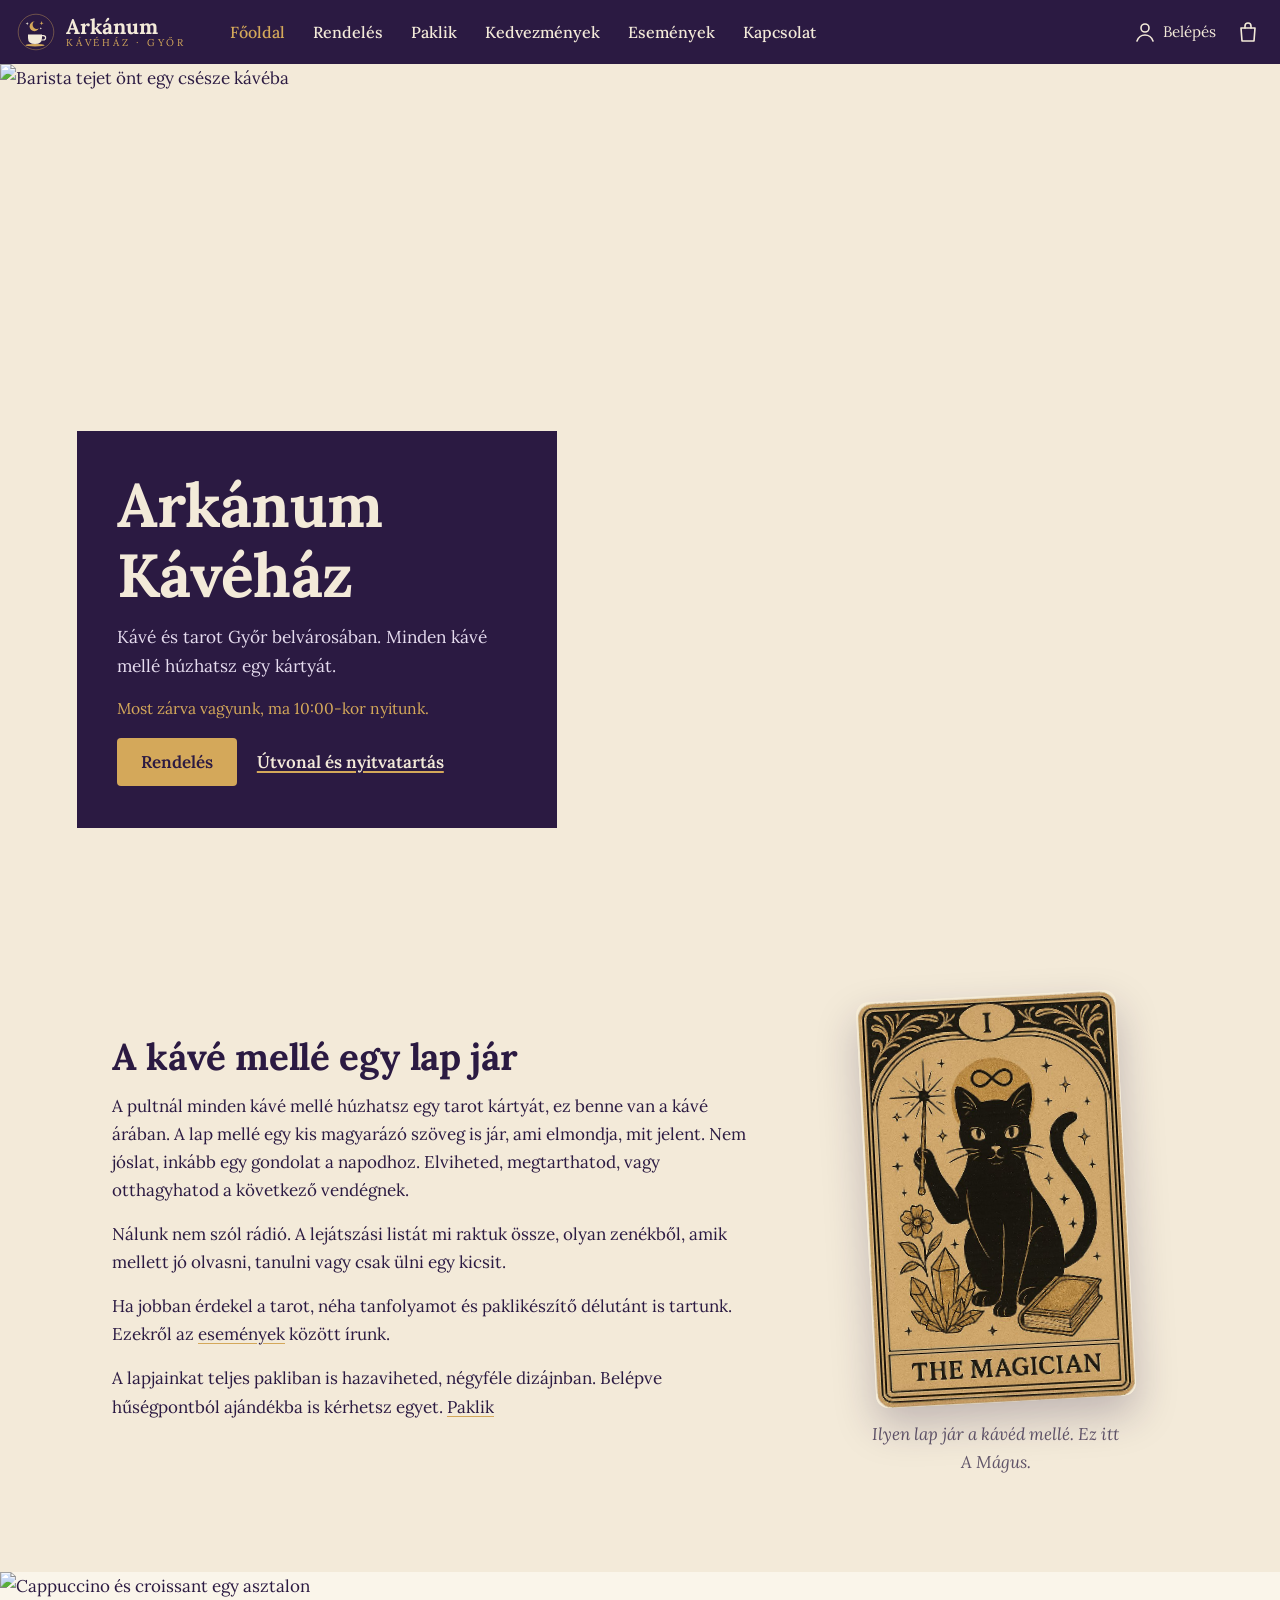
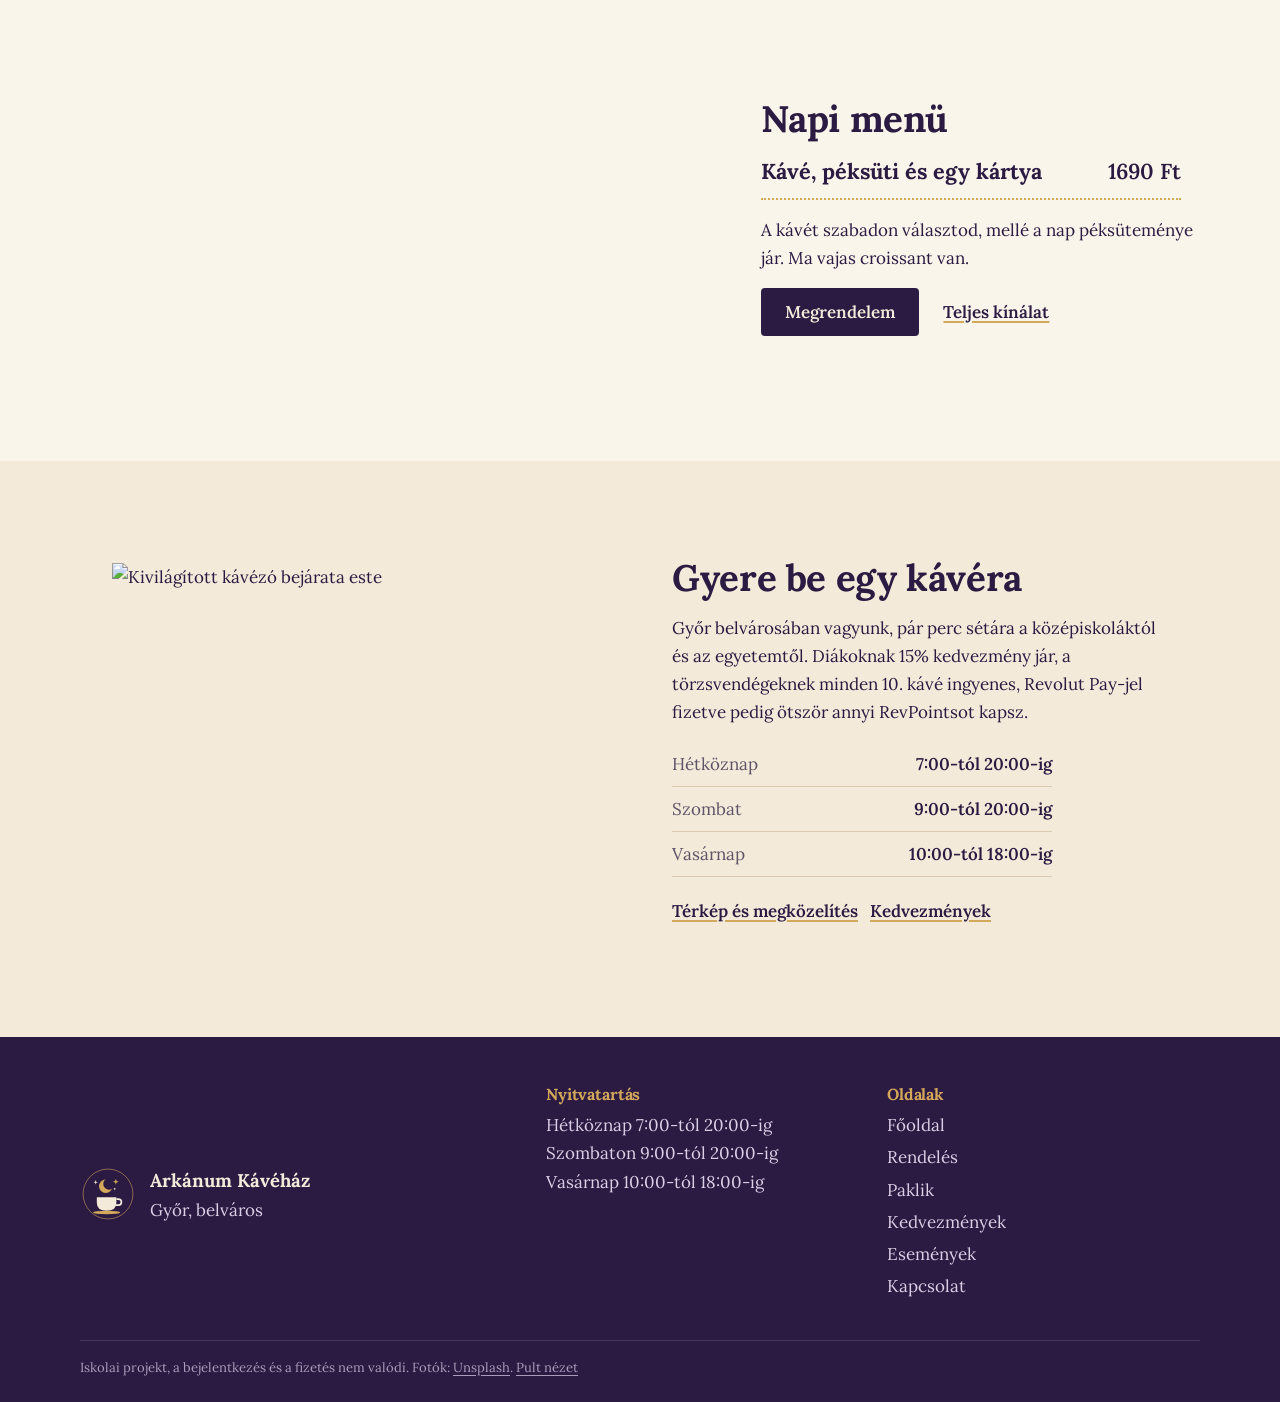
==== index.html @ 48024b99 "Tarot szintek (Bolond útja: 0, 300, 700, 1000, 1700 pont), éles főoldali kép mobilon, szebb helyszín" ====
<!doctype html>
<html lang="hu">
<head>
  <meta charset="utf-8">
  <meta name="viewport" content="width=device-width, initial-scale=1">
  <title>Arkánum Kávéház · Győr</title>
  <meta name="description" content="Kávé és tarot Győr belvárosában. Minden kávé mellé húzhatsz egy kártyát.">
  <meta name="theme-color" content="#2b1a42">
  <link rel="icon" href="assets/emblem.svg" type="image/svg+xml">
  <link rel="preconnect" href="https://fonts.googleapis.com">
  <link rel="preconnect" href="https://fonts.gstatic.com" crossorigin>
  <link href="https://fonts.googleapis.com/css2?family=Lora:ital,wght@0,400;0,500;0,600;0,700;1,400&display=swap" rel="stylesheet">
  <link rel="stylesheet" href="style.css">
</head>
<body>
  <main id="main">
    <section class="home-hero">
      <picture>
        <source media="(max-width: 899px)" sizes="100vw"
          srcset="https://images.unsplash.com/photo-1520460095596-52dcd38c5f20?auto=format&q=80&fit=crop&crop=faces&w=900&h=1200 900w, https://images.unsplash.com/photo-1520460095596-52dcd38c5f20?auto=format&q=80&fit=crop&crop=faces&w=1350&h=1800 1350w">
        <img class="hero-photo" sizes="100vw" alt="Barista tejet önt egy csésze kávéba" width="2400" height="1600"
          src="https://images.unsplash.com/photo-1520460095596-52dcd38c5f20?auto=format&q=80&w=2400" srcset="https://images.unsplash.com/photo-1520460095596-52dcd38c5f20?auto=format&q=80&w=1600 1600w, https://images.unsplash.com/photo-1520460095596-52dcd38c5f20?auto=format&q=80&w=2400 2400w, https://images.unsplash.com/photo-1520460095596-52dcd38c5f20?auto=format&q=80&w=3200 3200w">
      </picture>
      <div class="hero-card">
        <h1>Arkánum Kávéház</h1>
        <p>Kávé és tarot Győr belvárosában. Minden kávé mellé húzhatsz egy kártyát.</p>
        <p class="hero-hours" data-open-status></p>
        <div class="actions">
          <a href="rendeles.html" class="btn">Rendelés</a>
          <a href="kapcsolat.html" class="text-link light">Útvonal és nyitvatartás</a>
        </div>
      </div>
    </section>

    <section class="wrap story">
      <div class="story-text">
        <h2>A kávé mellé egy lap jár</h2>
        <p>A pultnál minden kávé mellé húzhatsz egy tarot kártyát, ez benne van a kávé árában. A lap mellé egy kis magyarázó szöveg is jár, ami elmondja, mit jelent. Nem jóslat, inkább egy gondolat a napodhoz. Elviheted, megtarthatod, vagy otthagyhatod a következő vendégnek.</p>
        <p>Nálunk nem szól rádió. A lejátszási listát mi raktuk össze, olyan zenékből, amik mellett jó olvasni, tanulni vagy csak ülni egy kicsit.</p>
        <p>Ha jobban érdekel a tarot, néha tanfolyamot és paklikészítő délutánt is tartunk. Ezekről az <a href="esemenyek.html">események</a> között írunk.</p>
        <p>A lapjainkat teljes pakliban is hazaviheted, négyféle dizájnban. Belépve hűségpontból ajándékba is kérhetsz egyet. <a href="pakli.html">Paklik</a></p>
      </div>
      <figure class="story-card">
        <div class="card-crop"><img src="assets/kartya-magus.png" alt="A Mágus tarot kártya: fekete macska varázspálcával, kristályokkal és egy könyvvel" loading="lazy" width="553" height="879"></div>
        <figcaption>Ilyen lap jár a kávéd mellé. Ez itt A Mágus.</figcaption>
      </figure>
    </section>

    <section class="signature">
      <img src="https://images.unsplash.com/photo-1565252556328-92ee4a9a0983?auto=format&fit=crop&w=1400&q=75" alt="Cappuccino és croissant egy asztalon" loading="lazy" width="1400" height="1000">
      <div class="signature-text">
        <h2>Napi menü</h2>
        <p class="sig-name">Kávé, péksüti és egy kártya <span>1690 Ft</span></p>
        <p>A kávét szabadon választod, mellé a nap péksüteménye jár. <span id="napi-ma"></span></p>
        <a href="rendeles.html#napi" class="btn">Megrendelem</a>
        <a href="rendeles.html" class="text-link">Teljes kínálat</a>
      </div>
    </section>

    <section class="wrap visit">
      <img src="https://images.unsplash.com/photo-1765150487006-a6eef913f842?auto=format&fit=crop&w=1200&q=75" alt="Kivilágított kávézó bejárata este" loading="lazy" width="1200" height="900">
      <div>
        <h2>Gyere be egy kávéra</h2>
        <p>Győr belvárosában vagyunk, pár perc sétára a középiskoláktól és az egyetemtől. Diákoknak 15% kedvezmény jár, a törzsvendégeknek minden 10. kávé ingyenes, Revolut Pay-jel fizetve pedig ötször annyi RevPointsot kapsz.</p>
        <table class="hours compact">
          <tr><th>Hétköznap</th><td>7:00-tól 20:00-ig</td></tr>
          <tr><th>Szombat</th><td>9:00-tól 20:00-ig</td></tr>
          <tr><th>Vasárnap</th><td>10:00-tól 18:00-ig</td></tr>
        </table>
        <p><a href="kapcsolat.html" class="text-link">Térkép és megközelítés</a> &nbsp; <a href="kedvezmenyek.html" class="text-link">Kedvezmények</a></p>
      </div>
    </section>
  </main>

  <script src="data.js"></script>
  <script src="pricing.js"></script>
  <script src="site.js"></script>
  <script>$('#napi-ma').textContent = `Ma ${dailyPastry().name.toLowerCase()} van.`;</script>
</body>
</html>
---- style.css ----
/* Arkánum Kávéház. A színek a logóból jönnek: krém papír, éjlila, arany. */
:root {
  --cream: #f3ead9;
  --paper: #faf5ea;
  --night: #2b1a42;
  --night-2: #3a2657;
  --gold: #d4a85a;
  --gold-dark: #7d5f26;
  --text: #2b1a42;
  --muted: #5f5368;
  --line: #d9cab0;
  --ok: #3f7d4e;
  --bad: #a1413a;
  --serif: 'Lora', Georgia, serif;
  --header-h: 64px;
}
* { box-sizing: border-box; }
[hidden] { display: none !important; }
html { scroll-behavior: smooth; scroll-padding-top: calc(var(--header-h) + 60px); -webkit-text-size-adjust: 100%; }
body { margin: 0; font: 17px/1.65 var(--serif); background: var(--cream); color: var(--text); }
body.menu-open { overflow: hidden; }
img { max-width: 100%; display: block; }
a { color: inherit; text-decoration-color: var(--gold); text-underline-offset: 3px; }
h1, h2, h3 { font-weight: 700; line-height: 1.15; letter-spacing: -.01em; margin: 0 0 14px; }
h1 { font-size: clamp(2.3rem, 8vw, 3.8rem); }
h2 { font-size: clamp(1.6rem, 5vw, 2.3rem); }
h3 { font-size: 1.15rem; }
p { margin: 0 0 16px; max-width: 65ch; }
button { font: inherit; color: inherit; }
:focus-visible { outline: 2px solid var(--gold); outline-offset: 3px; }
.skip { position: absolute; left: -999px; top: 8px; background: var(--gold); color: var(--night); padding: 8px 14px; z-index: 100; }
.skip:focus { left: 8px; }

.wrap { max-width: 1120px; margin: 0 auto; padding: 64px 20px; }
.wrap.narrow { max-width: 760px; }
.muted { color: var(--muted); }
.small { font-size: .9rem; }

/* ---------- Gombok, linkek ---------- */
.btn { display: inline-flex; align-items: center; justify-content: center; min-height: 48px; padding: 10px 24px;
  background: var(--night); color: var(--cream); border: 0; border-radius: 4px; font-weight: 600; text-decoration: none; cursor: pointer; }
.btn:hover { background: var(--night-2); }
.btn.block { width: 100%; }
.btn.small { min-height: 38px; padding: 6px 14px; font-size: .9rem; }
.btn.quiet { background: transparent; color: var(--night); box-shadow: inset 0 0 0 1px var(--night); }
.btn-text { background: none; border: 0; color: var(--gold-dark); font-weight: 600; cursor: pointer; padding: 10px; min-height: 44px; text-decoration: underline; text-underline-offset: 3px; }
.btn-text.block { width: 100%; }
.text-link { font-weight: 600; text-decoration: underline; text-decoration-color: var(--gold); text-decoration-thickness: 2px; }
.text-link.light { color: var(--cream); }
.actions { display: flex; gap: 20px; align-items: center; flex-wrap: wrap; }
/* Sötét háttéren arany gomb */
.hero-card .btn, .site-nav .btn { background: var(--gold); color: var(--night); }
.hero-card .btn:hover, .site-nav .btn:hover { background: #e2bb72; }

/* ---------- Fejléc ---------- */
.site-header { position: sticky; top: 0; z-index: 50; height: var(--header-h); display: flex; align-items: center; gap: 16px;
  padding: 0 10px 0 16px; background: var(--night); color: var(--cream); }
.brand { display: flex; align-items: center; gap: 10px; text-decoration: none; }
.brand img { width: 40px; height: 40px; }
.brand-text { display: flex; flex-direction: column; line-height: 1.05; }
.brand-text b { font-size: 1.3rem; }
.brand-text small { font-size: .62rem; letter-spacing: .28em; text-transform: uppercase; color: var(--gold); }
.header-actions { margin-left: auto; display: flex; align-items: center; }
.icon-btn { position: relative; display: inline-flex; align-items: center; gap: 6px; min-width: 44px; height: 44px; padding: 0 10px;
  background: none; border: 0; color: var(--cream); cursor: pointer; text-decoration: none; }
.icon-btn svg { width: 24px; height: 24px; fill: none; stroke: currentColor; stroke-width: 1.6; stroke-linecap: round; stroke-linejoin: round; }
.icon-btn:hover { color: var(--gold); }
.account-label { display: none; font-size: .95rem; }
.count { position: absolute; top: 5px; right: 3px; min-width: 18px; height: 18px; padding: 0 4px; border-radius: 9px;
  background: var(--gold); color: var(--night); font-size: .7rem; font-weight: 700; display: grid; place-items: center; }

.hamburger { width: 44px; height: 44px; display: grid; place-content: center; gap: 6px; background: none; border: 0; cursor: pointer; }
.hamburger span { display: block; width: 24px; height: 2px; background: var(--cream); transition: transform .25s, opacity .2s; }
.menu-open .hamburger span:nth-child(1) { transform: translateY(8px) rotate(45deg); }
.menu-open .hamburger span:nth-child(2) { opacity: 0; }
.menu-open .hamburger span:nth-child(3) { transform: translateY(-8px) rotate(-45deg); }

.site-nav { position: fixed; inset: var(--header-h) 0 0 0; z-index: 49; display: flex; flex-direction: column; padding: 16px 24px 40px;
  background: var(--night); overflow-y: auto; visibility: hidden; opacity: 0; transition: opacity .2s, visibility 0s .2s; }
.menu-open .site-nav { visibility: visible; opacity: 1; transition: opacity .2s; }
.site-nav a:not(.btn) { color: var(--cream); text-decoration: none; font-size: 1.7rem; font-weight: 600; padding: 12px 0; }
.site-nav a[aria-current="page"] { color: var(--gold); }
.nav-extra { margin-top: auto; padding-top: 32px; }
.nav-status { color: #cfc4dc; font-size: .95rem; margin: 14px 0 0; }

@media (min-width: 1000px) {
  .hamburger, .nav-extra { display: none; }
  .site-nav { position: static; visibility: visible; opacity: 1; flex-direction: row; gap: 28px; padding: 0; margin-left: 28px;
    background: none; overflow: visible; transition: none; }
  .site-nav a:not(.btn) { font-size: 1rem; font-weight: 500; padding: 4px 0; }
  .site-nav a:hover, .site-nav a[aria-current="page"] { color: var(--gold); }
  .account-label { display: inline; }
}

/* ---------- Főoldal ---------- */
.home-hero { position: relative; }
.home-hero picture { display: block; }
.hero-photo { width: 100%; height: 58svh; object-fit: cover; object-position: center 35%; }
.hero-card { position: relative; margin: -64px 16px 0; padding: 28px 24px 30px; background: var(--night); color: var(--cream); }
.hero-card h1 { margin-bottom: 12px; }
.hero-card p { color: #e6dcef; font-size: 1.08rem; }
.hero-hours { color: var(--gold) !important; font-size: .98rem !important; }
@media (min-width: 900px) {
  .hero-photo { height: calc(100svh - var(--header-h)); min-height: 560px; }
  .hero-card { position: absolute; left: 6vw; bottom: 8vh; margin: 0; width: min(480px, 44vw); padding: 40px 40px 42px; }
}

.story { display: grid; gap: 40px; align-items: center; }
.story-card { margin: 0 auto; width: min(230px, 60vw); }
/* Csak a kártyarajz látszik a Mágus-képből (553×879, a rajz a 140,129 és 412,554 pontok között). */
.card-crop { aspect-ratio: 272 / 425; overflow: hidden; border-radius: 12px; transform: rotate(-3deg); box-shadow: 0 18px 40px #2b1a4240; }
.card-crop img { width: 203.3%; max-width: none; height: auto; margin: -47.4% 0 0 -51.5%; }
.story-card figcaption { margin-top: 18px; text-align: center; color: var(--muted); font-style: italic; }

.signature { display: grid; background: var(--paper); }
.signature img { width: 100%; height: 100%; min-height: 300px; max-height: 70vh; object-fit: cover; }
.signature-text { padding: 40px 20px 48px; align-self: center; }
.sig-name { display: flex; justify-content: space-between; gap: 12px; font-size: 1.35rem; font-weight: 700;
  padding-bottom: 8px; border-bottom: 2px dotted var(--gold); max-width: 420px; }
.sig-name span { font-weight: 600; }
.signature-text .text-link { margin-left: 20px; }

.visit { display: grid; gap: 36px; align-items: center; }
.visit img { width: 100%; height: auto; aspect-ratio: 4 / 3; object-fit: cover; }

@media (min-width: 800px) {
  .wrap { padding: 96px 32px; }
  .story { grid-template-columns: 1.3fr .7fr; gap: 72px; }
  .story-card { width: 260px; }
  .signature { grid-template-columns: 1.15fr 1fr; }
  .signature-text { padding: 56px 6vw; }
  .visit { grid-template-columns: 1fr 1fr; gap: 64px; }
}

/* ---------- Aloldalak ---------- */
.page-head { padding-bottom: 8px; }
.page-head + .wrap { padding-top: 24px; }
.page-head p { font-size: 1.1rem; color: var(--muted); }
.page-head [data-open-status] { color: var(--gold-dark); font-weight: 600; }
.prose h2 { font-size: 1.6rem; margin-top: 8px; }
.offer { padding: 32px 0; border-top: 1px solid var(--line); }
.offer:first-child { border-top: 0; padding-top: 0; }
.plain-table { width: 100%; max-width: 520px; border-collapse: collapse; margin: 8px 0 20px; }
.plain-table th, .plain-table td { text-align: left; padding: 10px 0; border-bottom: 1px solid var(--line); vertical-align: top; }
.plain-table th { font-weight: 600; padding-right: 16px; }
.plain-table td { color: var(--muted); }
.prose .plain-table + h2 { margin-top: 40px; }

.event-row { display: grid; gap: 4px 32px; padding: 32px 0; border-top: 1px solid var(--line); }
.event-row:first-child { border-top: 0; padding-top: 0; }
.ev-when { color: var(--gold-dark); font-weight: 700; margin: 0; }
.event-row h2 { font-size: 1.5rem; }
.wide-photo { width: 100%; height: auto; margin-top: 24px; }
@media (min-width: 700px) { .event-row { grid-template-columns: 140px 1fr; } }

.contact { display: grid; gap: 32px; padding-top: 24px; }
.hours { border-collapse: collapse; width: 100%; max-width: 380px; margin-bottom: 24px; }
.hours th, .hours td { padding: 8px 0; border-bottom: 1px solid var(--line); text-align: left; }
.hours th { font-weight: 400; color: var(--muted); }
.hours td { text-align: right; font-weight: 600; }
.hours.compact { margin: 4px 0 20px; }
.map { width: 100%; height: 360px; border: 0; }
@media (min-width: 800px) {
  .contact { grid-template-columns: 1fr 1.4fr; align-items: start; }
  .map { height: 520px; }
}

/* ---------- Árlista ---------- */
.cat-bar { position: sticky; top: var(--header-h); z-index: 40; display: flex; gap: 24px; overflow-x: auto; padding: 0 max(20px, calc((100% - 1120px) / 2 + 32px));
  background: var(--cream); border-bottom: 1px solid var(--line); scrollbar-width: none; }
.cat-bar::-webkit-scrollbar { display: none; }
.tab { flex: none; padding: 14px 0 12px; text-decoration: none; white-space: nowrap; border-bottom: 2px solid transparent; color: var(--muted); }
.tab.active, .tab:hover { color: var(--text); border-bottom-color: var(--gold); }
.menu-wrap { padding-top: 32px; padding-bottom: 120px; }
.menu-cat { display: grid; gap: 24px; margin-bottom: 64px; }
.cat-photo { width: 100%; height: auto; aspect-ratio: 16 / 10; object-fit: cover; }
.cat-text h2 { margin-bottom: 6px; }
.cat-note { color: var(--muted); font-style: italic; }
.menu-list { list-style: none; padding: 0; margin: 8px 0 0; }
.menu-item { display: grid; grid-template-columns: 1fr auto; column-gap: 14px; padding: 16px 0; border-bottom: 1px solid var(--line); }
.mi-line { display: flex; align-items: baseline; gap: 8px; min-width: 0; }
.mi-line h3 { margin: 0; font-size: 1.12rem; }
.leader { flex: 1; min-width: 16px; border-bottom: 2px dotted #bfae8c; transform: translateY(-4px); }
.price { font-weight: 600; white-space: nowrap; }
.ctl { grid-row: span 3; align-self: center; }
.menu-item .desc { margin: 2px 0 0; color: var(--muted); font-size: .95rem; }
.menu-item .arcana { margin: 2px 0 0; color: var(--gold-dark); font-size: .85rem; }
@media (min-width: 860px) {
  .menu-cat { grid-template-columns: 1fr 1fr; gap: 56px; align-items: start; }
  .menu-cat:nth-child(even) .cat-photo { order: 2; }
  .cat-photo { position: sticky; top: calc(var(--header-h) + 72px); aspect-ratio: 4 / 5; }
}

.stepper { display: inline-flex; align-items: center; gap: 2px; }
.stepper button { width: 38px; height: 38px; border-radius: 50%; border: 1px solid var(--night); background: transparent;
  color: var(--night); font-size: 1.25rem; line-height: 1; cursor: pointer; display: grid; place-items: center; }
.stepper .add-btn { background: var(--night); color: var(--cream); }
.stepper button:hover { background: var(--night-2); color: var(--cream); }
.stepper .qty { min-width: 26px; text-align: center; font-weight: 700; }
.stepper.big button { width: 34px; height: 34px; }

.cart-bar { position: fixed; left: 0; right: 0; bottom: 0; z-index: 45; padding: 10px 12px calc(10px + env(safe-area-inset-bottom)); }
.cart-bar button { width: 100%; max-width: 560px; margin: 0 auto; display: flex; justify-content: space-between; align-items: center; gap: 12px;
  min-height: 54px; padding: 0 20px; border: 0; border-radius: 4px; background: var(--night); color: var(--cream); cursor: pointer;
  box-shadow: 0 6px 20px #2b1a4247; }
.cart-bar b { color: var(--gold); }

/* ---------- Kosár ---------- */
dialog { color: var(--text); font-family: var(--serif); }
dialog::backdrop { background: #1a0f2bb3; }
.drawer { margin: auto 0 0; width: 100%; max-width: 100%; max-height: 92svh; padding: 0; border: 0; border-radius: 12px 12px 0 0;
  background: var(--paper); overflow: hidden; }
.drawer[open] { display: flex; flex-direction: column; animation: up .25s ease-out; }
@keyframes up { from { transform: translateY(32px); opacity: 0; } }
.drawer-head { display: flex; align-items: center; justify-content: space-between; padding: 14px 20px; border-bottom: 1px solid var(--line); }
.drawer-head h2 { font-size: 1.4rem; margin: 0; }
.close { width: 44px; height: 44px; border: 0; background: none; cursor: pointer; font-size: 1.1rem; }
.drawer-body { overflow-y: auto; padding: 4px 20px 20px; flex: 1; overscroll-behavior: contain; }
.drawer-body h3 { font-size: 1.05rem; margin: 24px 0 10px; }
.drawer-foot { padding: 14px 20px calc(14px + env(safe-area-inset-bottom)); border-top: 1px solid var(--line); background: var(--cream); }
@media (min-width: 720px) {
  .drawer { margin: 0 0 0 auto; height: 100%; max-height: 100%; width: 440px; border-radius: 0; }
  .drawer[open] { animation-name: side; }
  @keyframes side { from { transform: translateX(32px); opacity: 0; } }
}
.empty { text-align: center; padding: 40px 0; }
.empty img { margin: 0 auto 16px; }
.empty p { margin-inline: auto; }
.cart-items { list-style: none; margin: 0; padding: 0; }
.cart-line { display: grid; grid-template-columns: 52px 1fr auto; gap: 12px; align-items: center; padding: 12px 0; border-bottom: 1px solid var(--line); }
.cart-line img { width: 52px; height: 52px; object-fit: cover; }
.cart-line .cl-info { display: flex; flex-direction: column; line-height: 1.3; min-width: 0; }
.cart-line small { color: var(--muted); }

.slots { display: grid; grid-auto-flow: column; grid-auto-columns: 88px; gap: 8px; overflow-x: auto; padding-bottom: 6px; }
.slot { position: relative; display: flex; flex-direction: column; align-items: center; padding: 8px 6px; border: 1px solid var(--line);
  border-radius: 4px; background: #fff; cursor: pointer; line-height: 1.25; }
.slot input { position: absolute; opacity: 0; pointer-events: none; }
.slot small { font-size: .75rem; color: var(--muted); text-transform: capitalize; }
.slot b { font-size: 1.08rem; }
.slot:has(input:checked) { background: var(--night); border-color: var(--night); color: var(--cream); }
.slot:has(input:checked) small { color: var(--gold); }
.slot:has(input:focus-visible) { outline: 2px solid var(--gold); outline-offset: 2px; }

.switch { position: relative; display: flex; align-items: center; gap: 12px; padding: 10px 0; cursor: pointer; }
.switch input { position: absolute; opacity: 0; }
.switch .track { flex: none; width: 44px; height: 26px; border-radius: 13px; background: #d3c6ad; position: relative; transition: background .2s; }
.switch .track::after { content: ''; position: absolute; top: 3px; left: 3px; width: 20px; height: 20px; border-radius: 50%; background: #fff; transition: transform .2s; }
.switch input:checked + .track { background: var(--night); }
.switch input:checked + .track::after { transform: translateX(18px); }
.switch input:focus-visible + .track { outline: 2px solid var(--gold); outline-offset: 2px; }
.switch small { display: block; color: var(--muted); font-size: .84rem; line-height: 1.3; }
.coupon { display: flex; align-items: center; gap: 10px; flex-wrap: wrap; margin-top: 6px; }
.coupon input { flex: 1; min-width: 160px; }
.coupon-state { font-size: .88rem; }
.coupon-state.ok { color: var(--ok); }
.coupon-state.bad { color: var(--bad); }

input:not([type=radio]):not([type=checkbox]) { width: 100%; min-height: 48px; padding: 10px 12px; font: inherit; color: var(--text);
  border: 1px solid #c7b48f; border-radius: 4px; background: #fff; }
input:focus { outline: 2px solid var(--gold); outline-offset: 0; }

.pay-options { border: 1px solid var(--line); border-radius: 4px; background: #fff; }
.pay-opt { display: flex; align-items: center; gap: 12px; padding: 14px 16px; cursor: pointer; }
.pay-opt + .pay-opt { border-top: 1px solid var(--line); }
.pay-opt input { appearance: none; flex: none; width: 20px; height: 20px; margin: 0; border: 2px solid #a8957a; border-radius: 50%; }
.pay-opt input:checked { border: 6px solid var(--night); }
.pay-opt input:focus-visible { outline: 2px solid var(--gold); outline-offset: 2px; }
.pay-opt span { display: flex; flex-direction: column; line-height: 1.3; }
.pay-opt small { color: var(--muted); font-size: .84rem; }
.login-hint { margin: 16px 0 0; font-size: .92rem; color: var(--muted); }
.login-hint .btn-text { padding: 0 2px; min-height: 0; }

.summary { margin-bottom: 12px; }
.summary p { display: flex; justify-content: space-between; margin: 2px 0; font-size: .95rem; max-width: none; }
.summary .save span:last-child { color: var(--ok); font-weight: 600; }
.summary .pts span:last-child { color: var(--gold-dark); }

label.field { display: block; margin: 4px 0 8px; font-size: .95rem; }
label.field input { margin-top: 4px; letter-spacing: .06em; }
.field-error { display: block; color: var(--bad); font-size: .85rem; min-height: 1.2em; }
.btn:disabled { background: #8f8597; cursor: not-allowed; }

/* ---------- Paklik ---------- */
.gift-wrap { padding-top: 16px; }
.gift { padding: 20px 22px; background: var(--paper); border-left: 3px solid var(--gold); margin-bottom: 48px; max-width: 760px; }
.gift p { margin-bottom: 12px; }
.gift p:last-child { margin-bottom: 0; }
.gift-done { color: var(--ok); font-weight: 700; }
.decks { display: grid; gap: 56px; }
.deck { display: grid; gap: 28px; align-items: center; }
.deck h2 { margin-bottom: 4px; }
.deck .arcana { color: var(--gold-dark); margin-bottom: 10px; }
.deck .price { font-size: 1.2rem; }
.fan { position: relative; height: 230px; width: 240px; margin: 0 auto; }
.fan-card { position: absolute; left: 70px; top: 10px; width: 120px; height: 200px; border-radius: 8px; overflow: hidden;
  background: var(--d-bg); border: 2px solid var(--d-line); outline: 1px solid var(--d-line); outline-offset: -8px;
  box-shadow: 0 10px 24px #2b1a4240; display: grid; place-items: center; transform-origin: 50% 100%; }
.fan-card:nth-child(1) { transform: rotate(-14deg) translateX(-30px); }
.fan-card:nth-child(2) { transform: rotate(-4deg) translateX(-6px); }
.fan-card:nth-child(3) { transform: rotate(8deg) translateX(22px); }
.fan-emblem { width: 56%; height: auto; }
.deck-ejfel { --d-bg: var(--night); --d-line: var(--gold); }
.deck-hajnal { --d-bg: #f6eddd; --d-line: #b5835a; }
.deck-macska { --d-bg: #151314; --d-line: #c9a46a; }
.deck-erdo { --d-bg: #1f3a2e; --d-line: #d4a85a; }
@media (min-width: 760px) {
  .decks { grid-template-columns: 1fr 1fr; gap: 64px 48px; }
  .deck { grid-template-columns: 240px 1fr; }
}
.acc-gift { margin: 18px 0 0; font-weight: 600; }
.acc-gift a { color: var(--gold-dark); }

/* ---------- Profil ---------- */
.profile { display: grid; gap: 48px; padding-top: 16px; }
.p-block { padding: 24px 0; border-top: 1px solid var(--line); }
.p-block:first-child { border-top: 0; padding-top: 0; }
.p-block h2 { font-size: 1.35rem; }
.p-points { font-size: 1.1rem; margin-bottom: 4px; }
.p-points span { font-size: 3rem; font-weight: 700; line-height: 1; }
.p-block progress { width: 100%; max-width: 420px; height: 8px; accent-color: var(--night); display: block; margin: 4px 0 10px; }
.p-block .stamps { max-width: 360px; margin-bottom: 12px; }
.profile-orders h2 { font-size: 1.35rem; }
@media (min-width: 860px) { .profile { grid-template-columns: 1fr 1fr; gap: 72px; } }

/* ---------- Pult ---------- */
.orders { list-style: none; padding: 0; margin: 0 0 40px; }
.order { padding: 18px 0; border-bottom: 1px solid var(--line); }
.order p { margin: 0 0 6px; }
.order-head { font-size: 1.1rem; }
.student-check { display: block; width: fit-content; background: var(--night); color: var(--gold); font-weight: 700; padding: 4px 10px; border-radius: 4px; }
.orders.done .order { opacity: .6; }
.order .btn { margin-top: 6px; }

/* ---------- Ablakok ---------- */
.modal { width: min(400px, calc(100% - 32px)); max-height: 90svh; padding: 28px 24px 18px; border: 0; border-radius: 8px; background: var(--paper); }
.modal h2 { font-size: 1.6rem; text-align: center; margin-bottom: 6px; }
.modal form > .muted, .modal p.center { text-align: center; margin-inline: auto; }
.modal label { display: block; margin: 12px 0; font-size: .95rem; }
.modal label input { margin-top: 4px; }
.modal .btn.block { margin-top: 14px; }
.modal-emblem { margin: 0 auto 12px; }
.center { text-align: center; }
.points-card { margin: 18px 0 10px; text-align: center; padding: 18px; border-top: 1px solid var(--line); border-bottom: 1px solid var(--line); }
.points-card span { display: block; font-size: 2.6rem; font-weight: 700; line-height: 1; }
.points-card small { color: var(--muted); }

.paysheet { background: #141416; color: #fff; text-align: center; }
.paysheet h2 { color: #fff; }
.demo-tag { color: var(--gold); font-size: .85rem; margin: 0 auto 12px; }
.pay-merchant { color: #a8a8b3; font-size: .92rem; margin: 0 auto; }
.paysheet .amount { font-size: 2.6rem; font-weight: 700; margin: 10px auto 4px; }
.pay-points { color: var(--gold); margin-inline: auto; }
.paysheet .btn { background: #fff; color: #141416; }
.paysheet .btn-text { color: #c9c9d2; text-decoration: none; }

.receipt { margin: 18px 0; text-align: left; }
.receipt div { display: flex; justify-content: space-between; padding: 8px 0; border-bottom: 1px solid var(--line); }
.receipt dt { color: var(--muted); }
.receipt dd { margin: 0; font-weight: 700; }

/* ---------- Lábléc ---------- */
.site-footer { background: var(--night); color: #d9cfe6; padding: 48px 20px calc(24px + env(safe-area-inset-bottom)); }
.footer-grid { max-width: 1120px; margin: 0 auto; display: grid; gap: 28px; }
.footer-brand { display: flex; gap: 14px; align-items: center; }
.footer-brand p { margin: 0; }
.footer-brand b { color: var(--cream); font-size: 1.15rem; }
.site-footer h3 { color: var(--gold); font-size: 1rem; margin-bottom: 8px; }
.site-footer ul { list-style: none; padding: 0; margin: 0; }
.site-footer li { margin-bottom: 4px; }
.site-footer a { text-decoration: none; }
.site-footer a:hover { color: var(--gold); }
.fineprint { max-width: 1120px; margin: 36px auto 0; padding-top: 16px; border-top: 1px solid #ffffff1f; font-size: .82rem; color: #a99cba; }
.fineprint a { text-decoration: underline; }
@media (min-width: 800px) { .footer-grid { grid-template-columns: 1.4fr 1fr 1fr; } }

@media (prefers-reduced-motion: reduce) {
  *, *::before, *::after { animation: none !important; transition: none !important; scroll-behavior: auto !important; }
}
.acc-level { margin: 14px auto 8px; }
.points-card progress { width: 100%; height: 8px; accent-color: var(--night); }
.points-card .small { margin: 8px auto 0; }
.acc-h { font-size: 1.05rem; margin: 22px 0 10px; }
.stamps { display: grid; grid-template-columns: repeat(5, 1fr); gap: 8px; }
.stamp { aspect-ratio: 1; border-radius: 50%; border: 2px dashed #bfae8c; display: grid; place-items: center; font-size: .62rem; }
.stamp.on { border: 0; background: var(--night) url(assets/emblem.svg) center / 80% no-repeat; }
.stamp.free { border: 2px solid var(--gold); color: var(--gold-dark); font-weight: 700; }
.past-orders { list-style: none; padding: 0; margin: 0 0 12px; }
.past-orders li { display: flex; flex-direction: column; gap: 2px; padding: 10px 0; border-bottom: 1px solid var(--line); font-size: .92rem; }
.past-orders span { color: var(--muted); }
.past-orders .btn { align-self: flex-start; margin-top: 6px; }

/* Napi menü kávéválasztó */
.coffee-pick { display: grid; grid-template-columns: 1fr 1fr; gap: 8px; border: 0; background: none; }
.modal .coffee-pick .pay-opt { display: flex; margin: 0; padding: 10px 12px; gap: 10px; border: 1px solid var(--line); border-radius: 4px; background: #fff; font-size: .95rem; }
.coffee-pick .pay-opt:has(input:checked) { border-color: var(--night); box-shadow: inset 0 0 0 1px var(--night); }
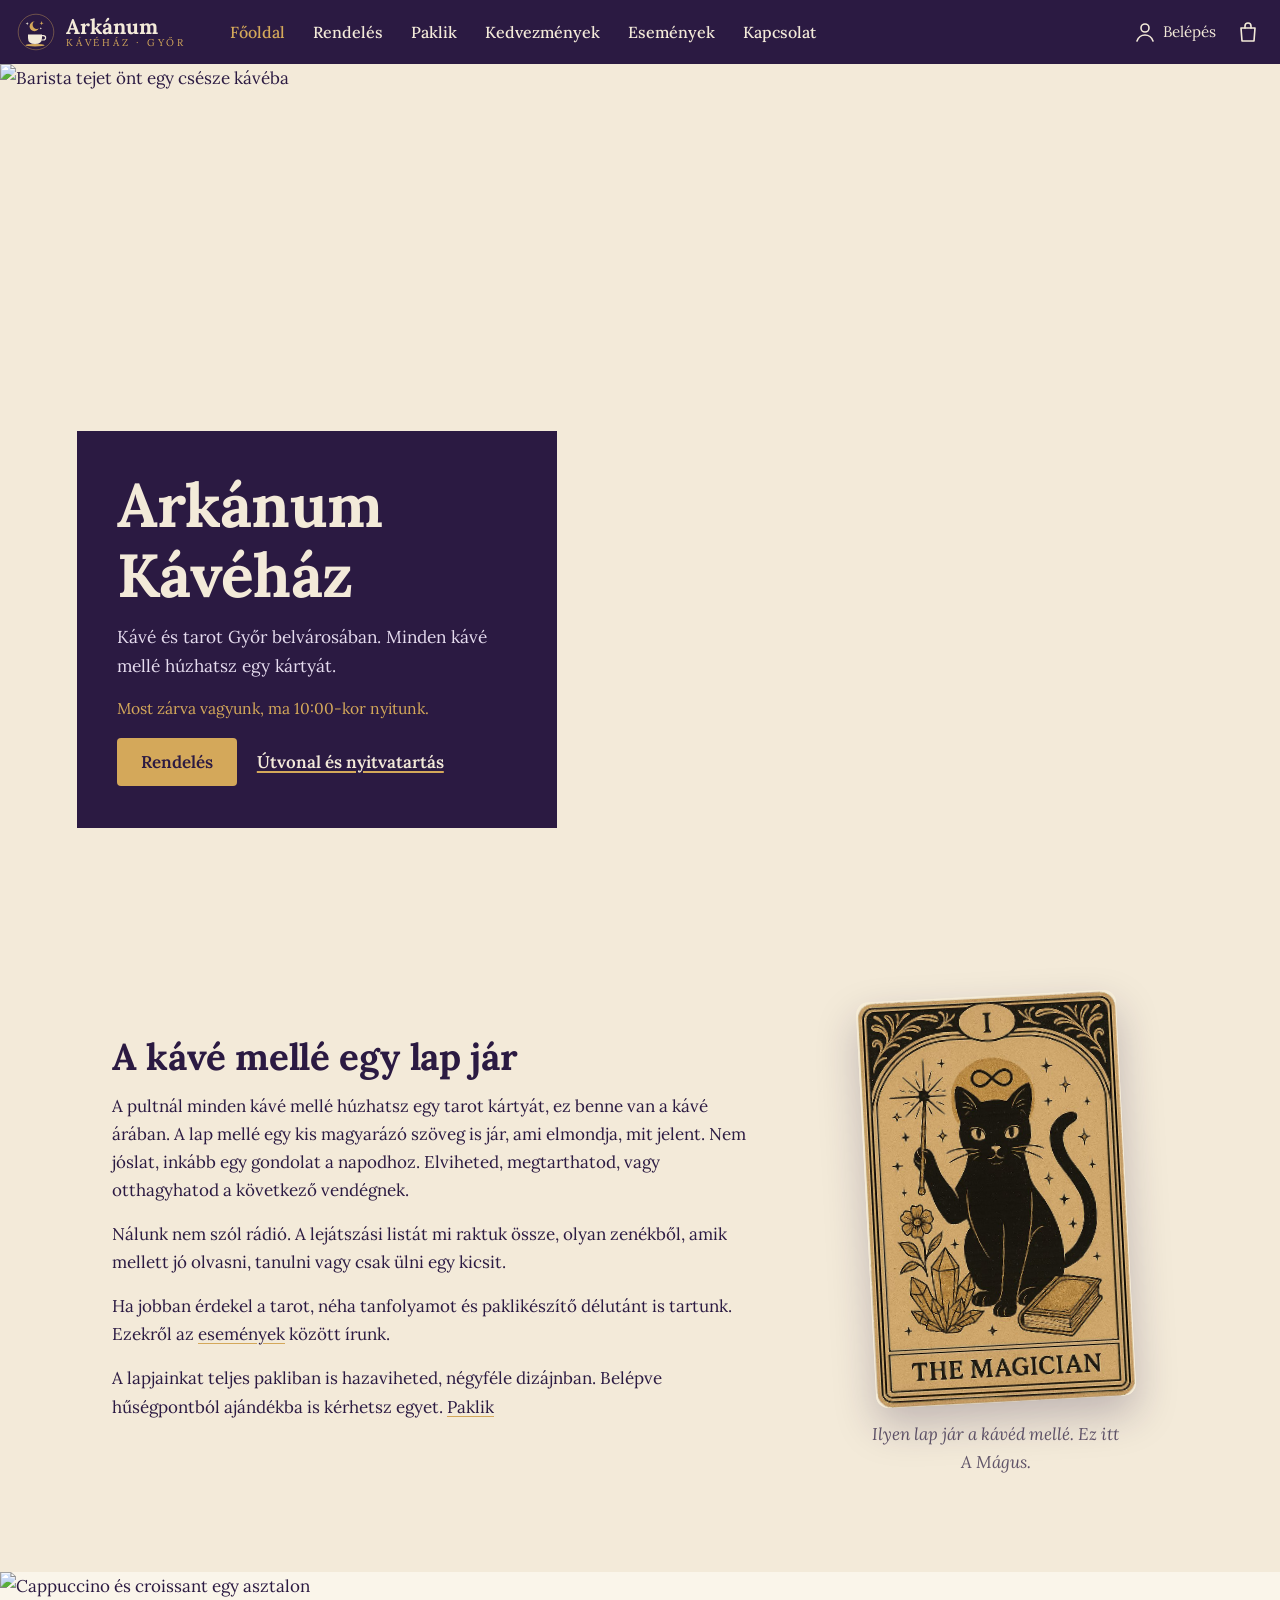
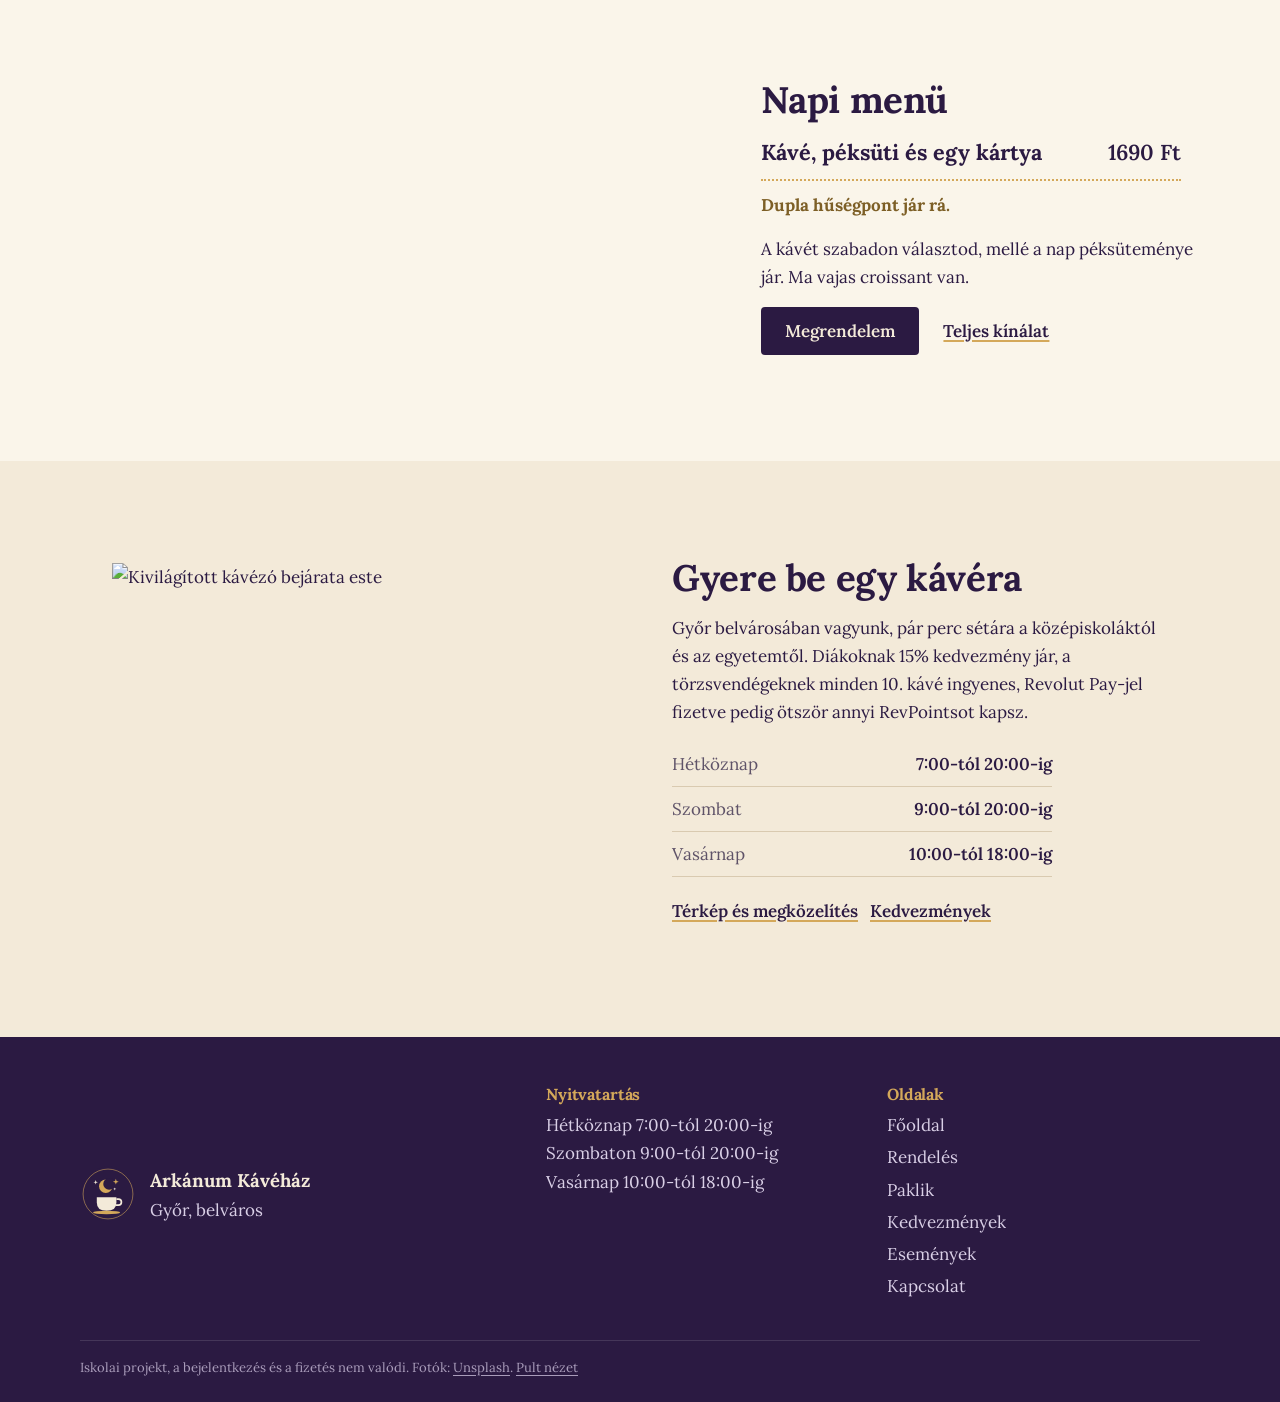
==== commit ec3045fa: "Napi menüre dupla hűségpont Co-Authored-By: Claude Opus 5.5 <noreply@anthropic.com>" ====
--- a/index.html
+++ b/index.html
@@ -10,7 +10,7 @@
   <link rel="preconnect" href="https://fonts.googleapis.com">
   <link rel="preconnect" href="https://fonts.gstatic.com" crossorigin>
   <link href="https://fonts.googleapis.com/css2?family=Lora:ital,wght@0,400;0,500;0,600;0,700;1,400&display=swap" rel="stylesheet">
-  <link rel="stylesheet" href="style.css">
+  <link rel="stylesheet" href="style.css?v=3">
 </head>
 <body>
   <main id="main">
@@ -51,6 +51,7 @@
       <div class="signature-text">
         <h2>Napi menü</h2>
         <p class="sig-name">Kávé, péksüti és egy kártya <span>1690 Ft</span></p>
+        <p class="sig-bonus">Dupla hűségpont jár rá.</p>
         <p>A kávét szabadon választod, mellé a nap péksüteménye jár. <span id="napi-ma"></span></p>
         <a href="rendeles.html#napi" class="btn">Megrendelem</a>
         <a href="rendeles.html" class="text-link">Teljes kínálat</a>
@@ -72,9 +73,9 @@
     </section>
   </main>
 
-  <script src="data.js"></script>
-  <script src="pricing.js"></script>
-  <script src="site.js"></script>
+  <script src="data.js?v=3"></script>
+  <script src="pricing.js?v=3"></script>
+  <script src="site.js?v=3"></script>
   <script>$('#napi-ma').textContent = `Ma ${dailyPastry().name.toLowerCase()} van.`;</script>
 </body>
 </html>
--- a/style.css
+++ b/style.css
@@ -279,6 +279,12 @@
 label.field { display: block; margin: 4px 0 8px; font-size: .95rem; }
 label.field input { margin-top: 4px; letter-spacing: .06em; }
 .field-error { display: block; color: var(--bad); font-size: .85rem; min-height: 1.2em; }
+.field-ok { color: var(--ok); font-weight: 600; }
+.field-ok a { margin-left: 8px; color: var(--text); }
+.student-need { font-size: .92rem; margin: 4px 0 0; }
+.student-need a { font-weight: 700; }
+.student-form { display: flex; gap: 10px; align-items: end; max-width: 420px; }
+.student-form .field { flex: 1; margin: 0; }
 .btn:disabled { background: #8f8597; cursor: not-allowed; }
 
 /* ---------- Paklik ---------- */
@@ -330,6 +336,11 @@
 .order-head { font-size: 1.1rem; }
 .student-check { display: block; width: fit-content; background: var(--night); color: var(--gold); font-weight: 700; padding: 4px 10px; border-radius: 4px; }
 .orders.done .order { opacity: .6; }
+.student-box { margin: 8px 0 4px; padding: 12px 14px; background: var(--paper); border-left: 3px solid var(--gold); }
+.student-box .student-check { margin-bottom: 10px; }
+.student-box .actions { gap: 8px; }
+.check-ok { color: var(--ok); font-weight: 700; margin: 10px 0 0 !important; }
+.check-bad { color: var(--bad); font-weight: 700; margin: 10px 0 0 !important; }
 .order .btn { margin-top: 6px; }
 
 /* ---------- Ablakok ---------- */
@@ -394,3 +405,4 @@
 .coffee-pick { display: grid; grid-template-columns: 1fr 1fr; gap: 8px; border: 0; background: none; }
 .modal .coffee-pick .pay-opt { display: flex; margin: 0; padding: 10px 12px; gap: 10px; border: 1px solid var(--line); border-radius: 4px; background: #fff; font-size: .95rem; }
 .coffee-pick .pay-opt:has(input:checked) { border-color: var(--night); box-shadow: inset 0 0 0 1px var(--night); }
+.sig-bonus { color: var(--gold-dark); font-weight: 700; margin-top: -6px; }
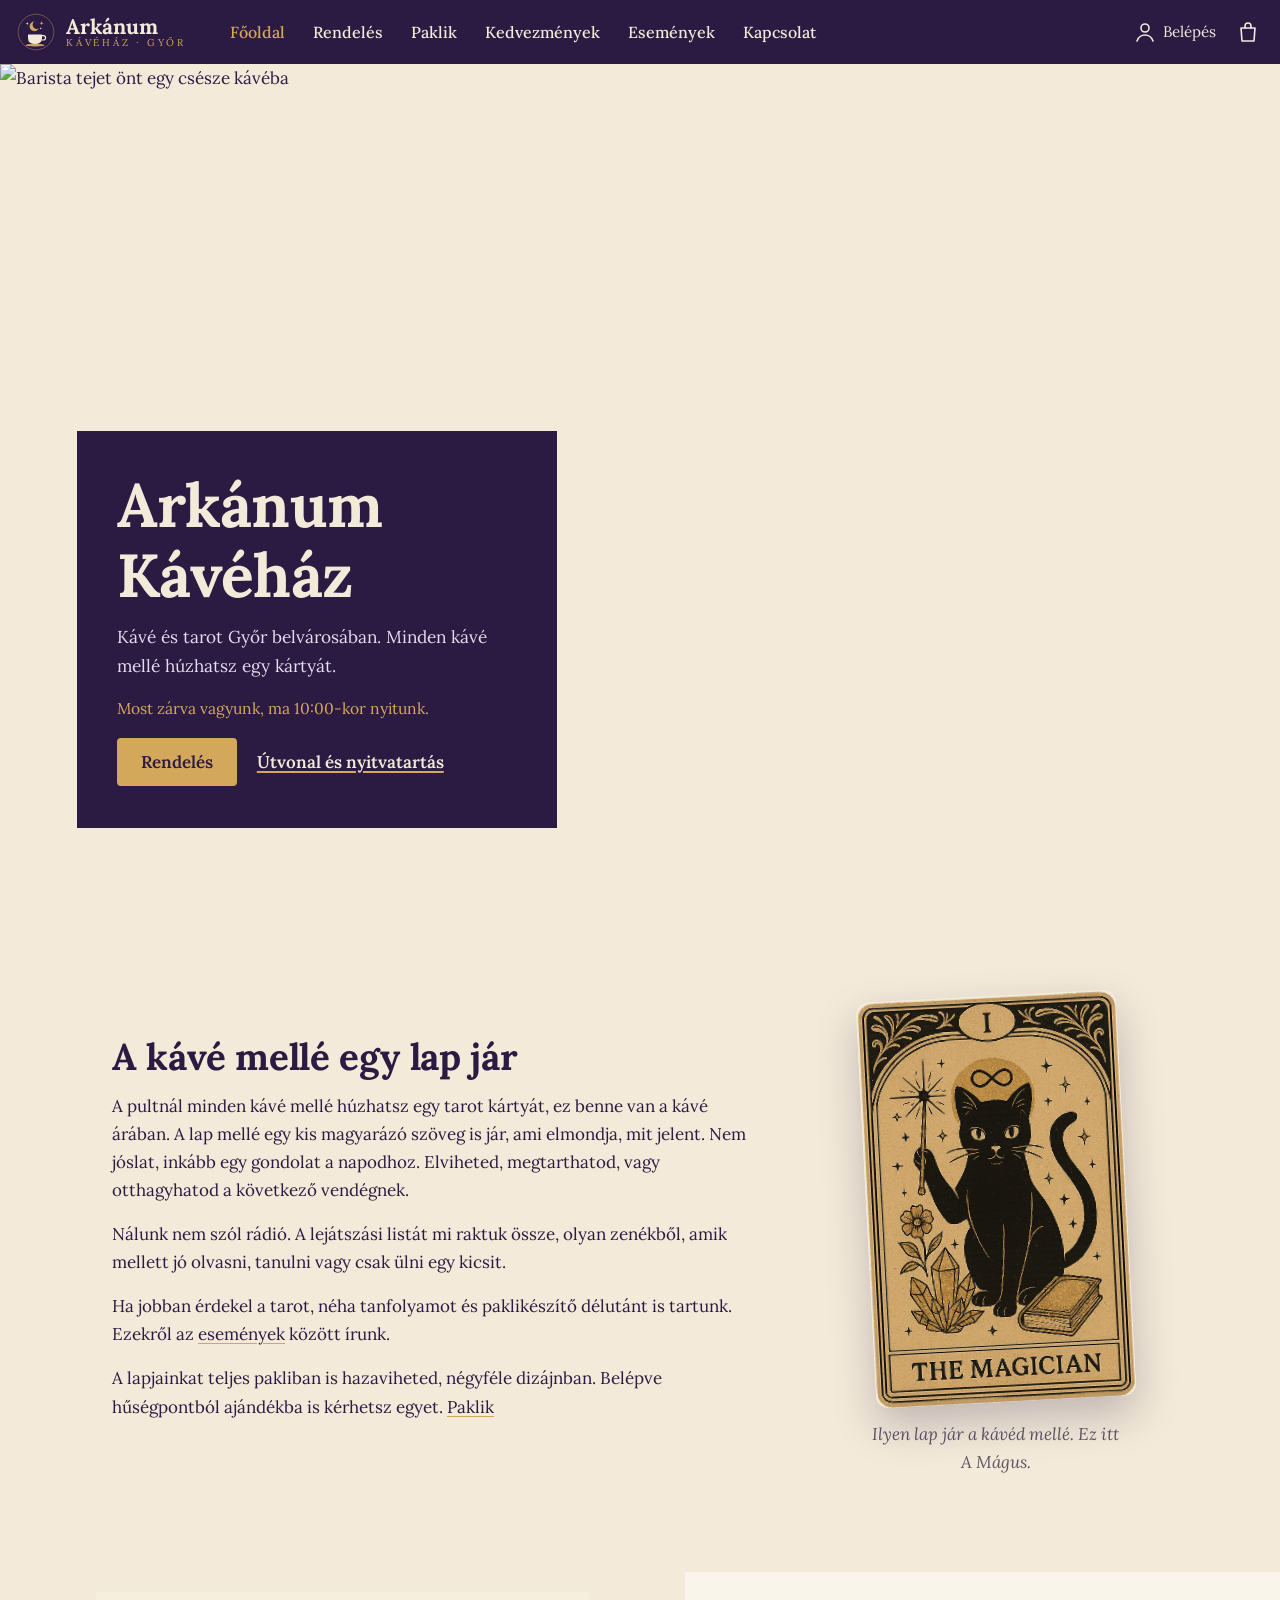
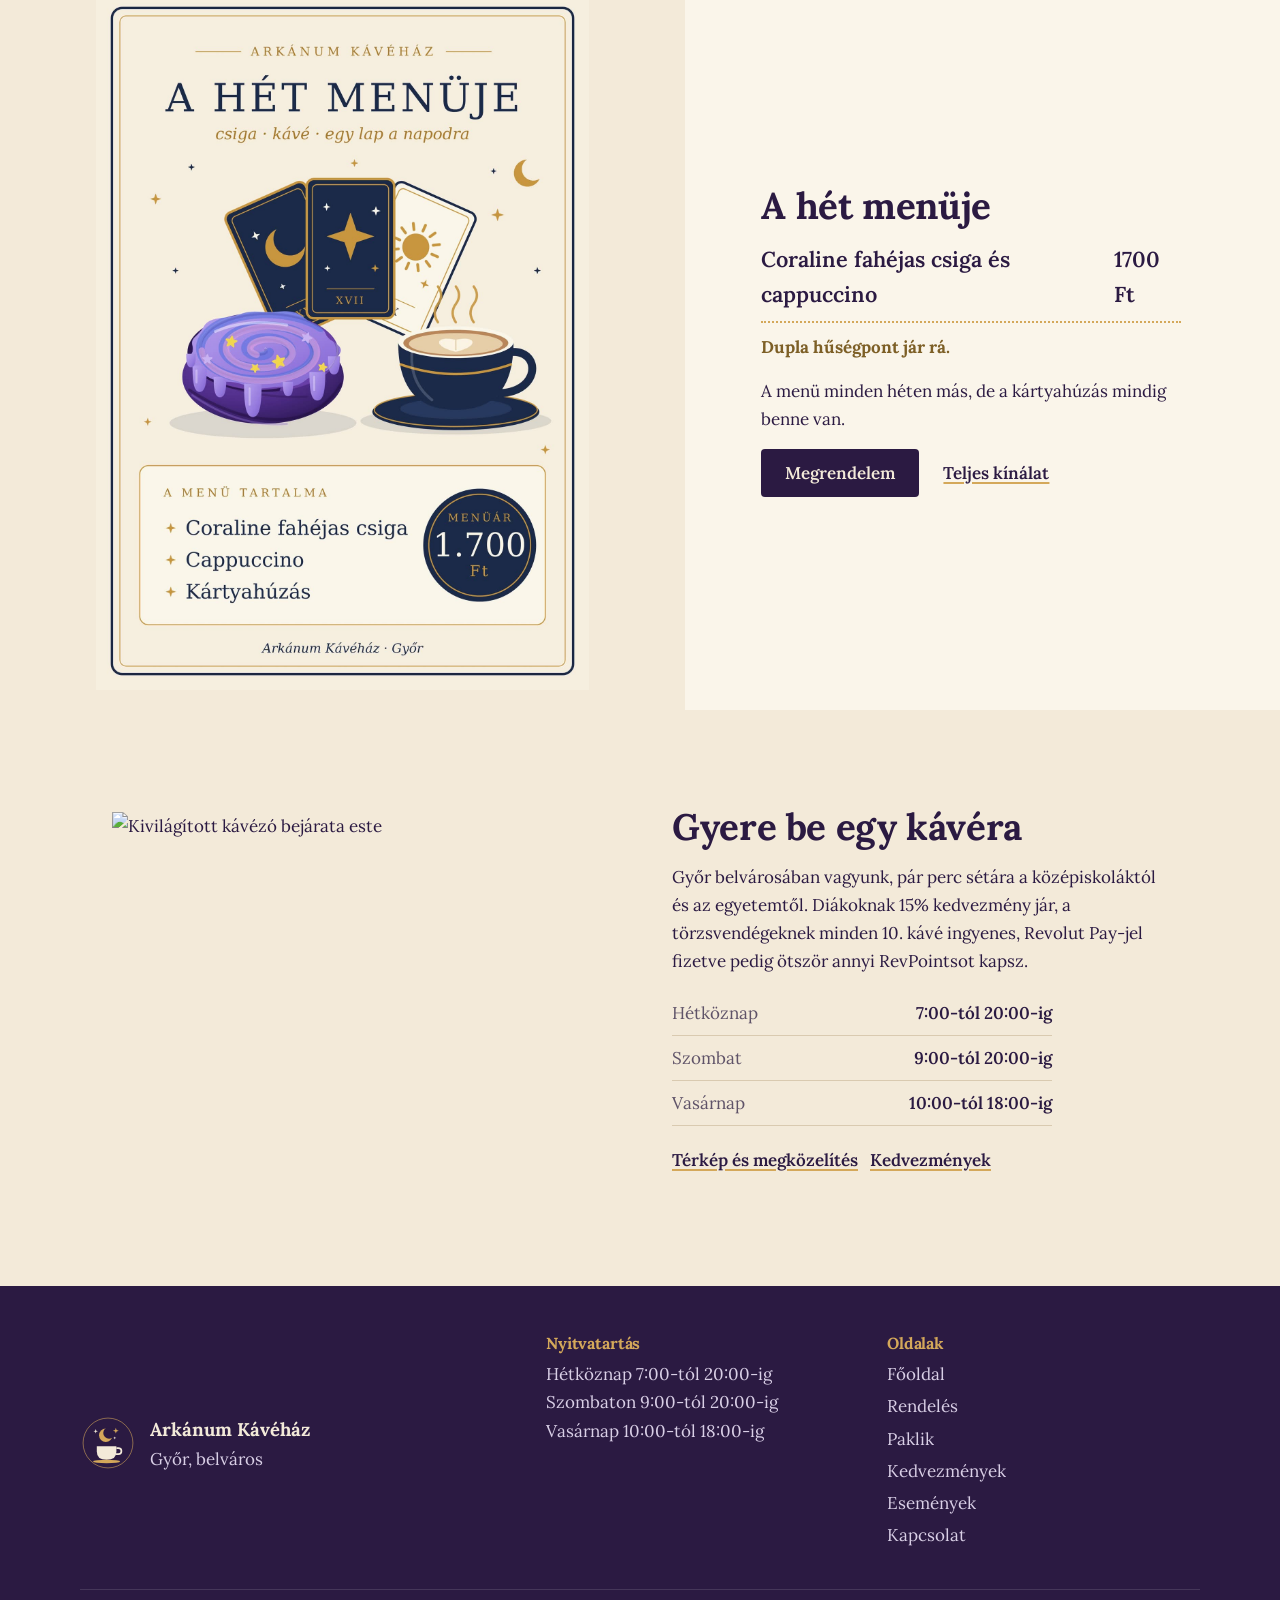
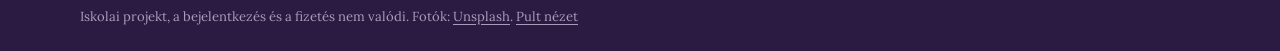
==== commit c899f1ad: "A hét menüje (fix, hetente változik) a napi menü helyett, plakát a főoldalon Co-Authored-By: Claude " ====
--- a/index.html
+++ b/index.html
@@ -10,7 +10,7 @@
   <link rel="preconnect" href="https://fonts.googleapis.com">
   <link rel="preconnect" href="https://fonts.gstatic.com" crossorigin>
   <link href="https://fonts.googleapis.com/css2?family=Lora:ital,wght@0,400;0,500;0,600;0,700;1,400&display=swap" rel="stylesheet">
-  <link rel="stylesheet" href="style.css?v=3">
+  <link rel="stylesheet" href="style.css?v=6">
 </head>
 <body>
   <main id="main">
@@ -46,14 +46,14 @@
       </figure>
     </section>
 
-    <section class="signature">
-      <img src="https://images.unsplash.com/photo-1565252556328-92ee4a9a0983?auto=format&fit=crop&w=1400&q=75" alt="Cappuccino és croissant egy asztalon" loading="lazy" width="1400" height="1000">
+    <section class="signature weekly">
+      <img src="assets/het-menuje.jpg" alt="A hét menüje plakát: Coraline fahéjas csiga, cappuccino és kártyahúzás, 1700 Ft" loading="lazy" width="1448" height="2048">
       <div class="signature-text">
-        <h2>Napi menü</h2>
-        <p class="sig-name">Kávé, péksüti és egy kártya <span>1690 Ft</span></p>
+        <h2>A hét menüje</h2>
+        <p class="sig-name"><span id="weekly-items"></span> <span>1700 Ft</span></p>
         <p class="sig-bonus">Dupla hűségpont jár rá.</p>
-        <p>A kávét szabadon választod, mellé a nap péksüteménye jár. <span id="napi-ma"></span></p>
-        <a href="rendeles.html#napi" class="btn">Megrendelem</a>
+        <p>A menü minden héten más, de a kártyahúzás mindig benne van.</p>
+        <a href="rendeles.html#het" class="btn">Megrendelem</a>
         <a href="rendeles.html" class="text-link">Teljes kínálat</a>
       </div>
     </section>
@@ -73,9 +73,9 @@
     </section>
   </main>
 
-  <script src="data.js?v=3"></script>
-  <script src="pricing.js?v=3"></script>
-  <script src="site.js?v=3"></script>
-  <script>$('#napi-ma').textContent = `Ma ${dailyPastry().name.toLowerCase()} van.`;</script>
+  <script src="pricing.js?v=6"></script>
+  <script src="data.js?v=6"></script>
+  <script src="site.js?v=6"></script>
+  <script>$('#weekly-items').textContent = `${WEEKLY.pastry} és ${WEEKLY.coffee.toLowerCase()}`;</script>
 </body>
 </html>
--- a/style.css
+++ b/style.css
@@ -401,8 +401,10 @@
 .past-orders span { color: var(--muted); }
 .past-orders .btn { align-self: flex-start; margin-top: 6px; }
 
-/* Napi menü kávéválasztó */
-.coffee-pick { display: grid; grid-template-columns: 1fr 1fr; gap: 8px; border: 0; background: none; }
-.modal .coffee-pick .pay-opt { display: flex; margin: 0; padding: 10px 12px; gap: 10px; border: 1px solid var(--line); border-radius: 4px; background: #fff; font-size: .95rem; }
-.coffee-pick .pay-opt:has(input:checked) { border-color: var(--night); box-shadow: inset 0 0 0 1px var(--night); }
 .sig-bonus { color: var(--gold-dark); font-weight: 700; margin-top: -6px; }
+.clear-cart { padding: 10px 0; color: var(--bad); }
+.clear-cart[data-sure] { font-weight: 700; }
+.bonus-tag { flex: none; font-size: .72rem; font-weight: 700; color: var(--night); background: var(--gold); padding: 1px 8px; border-radius: 999px; white-space: nowrap; }
+.bonus-line { font-weight: 600; color: var(--gold-dark) !important; }
+/* A hét menüje plakát: teljes egészében látszik, nem vágjuk */
+.signature.weekly img { object-fit: contain; height: auto; max-height: 82vh; min-height: 0; padding: 20px; background: var(--cream); }
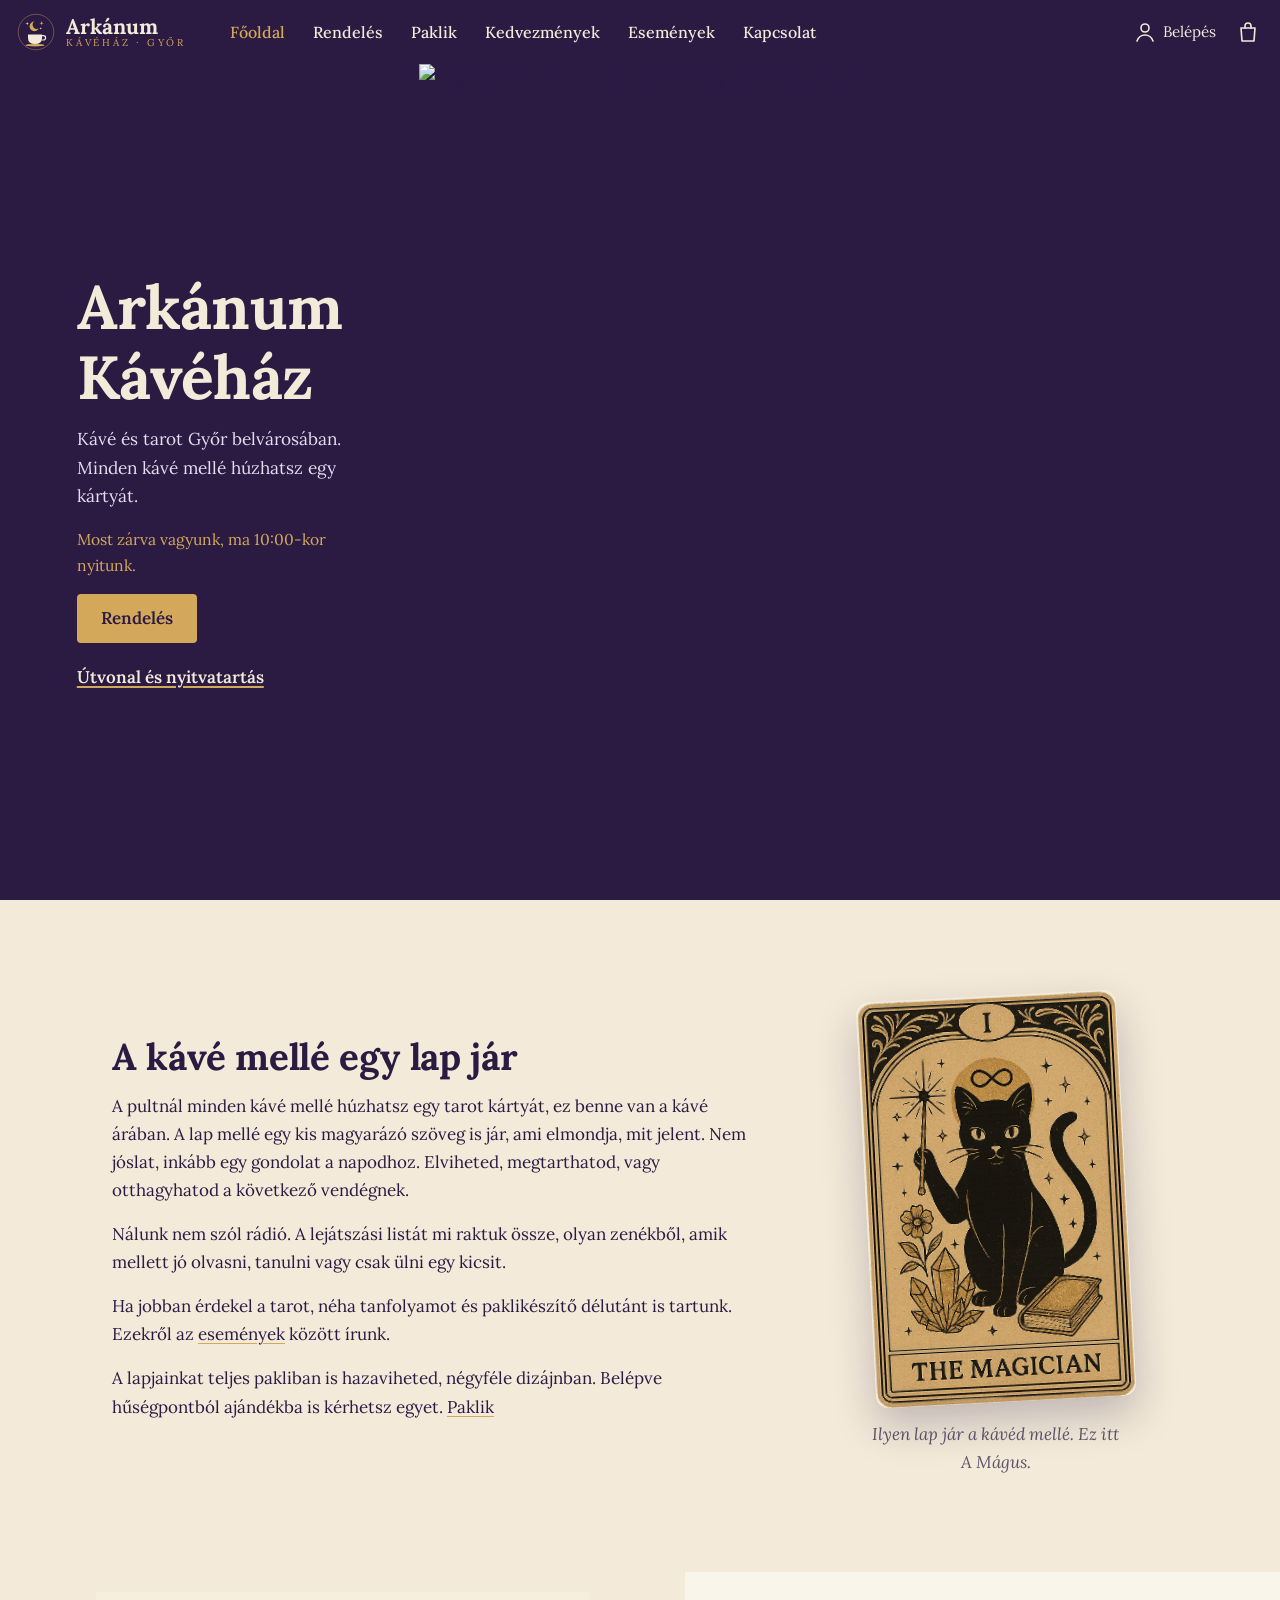
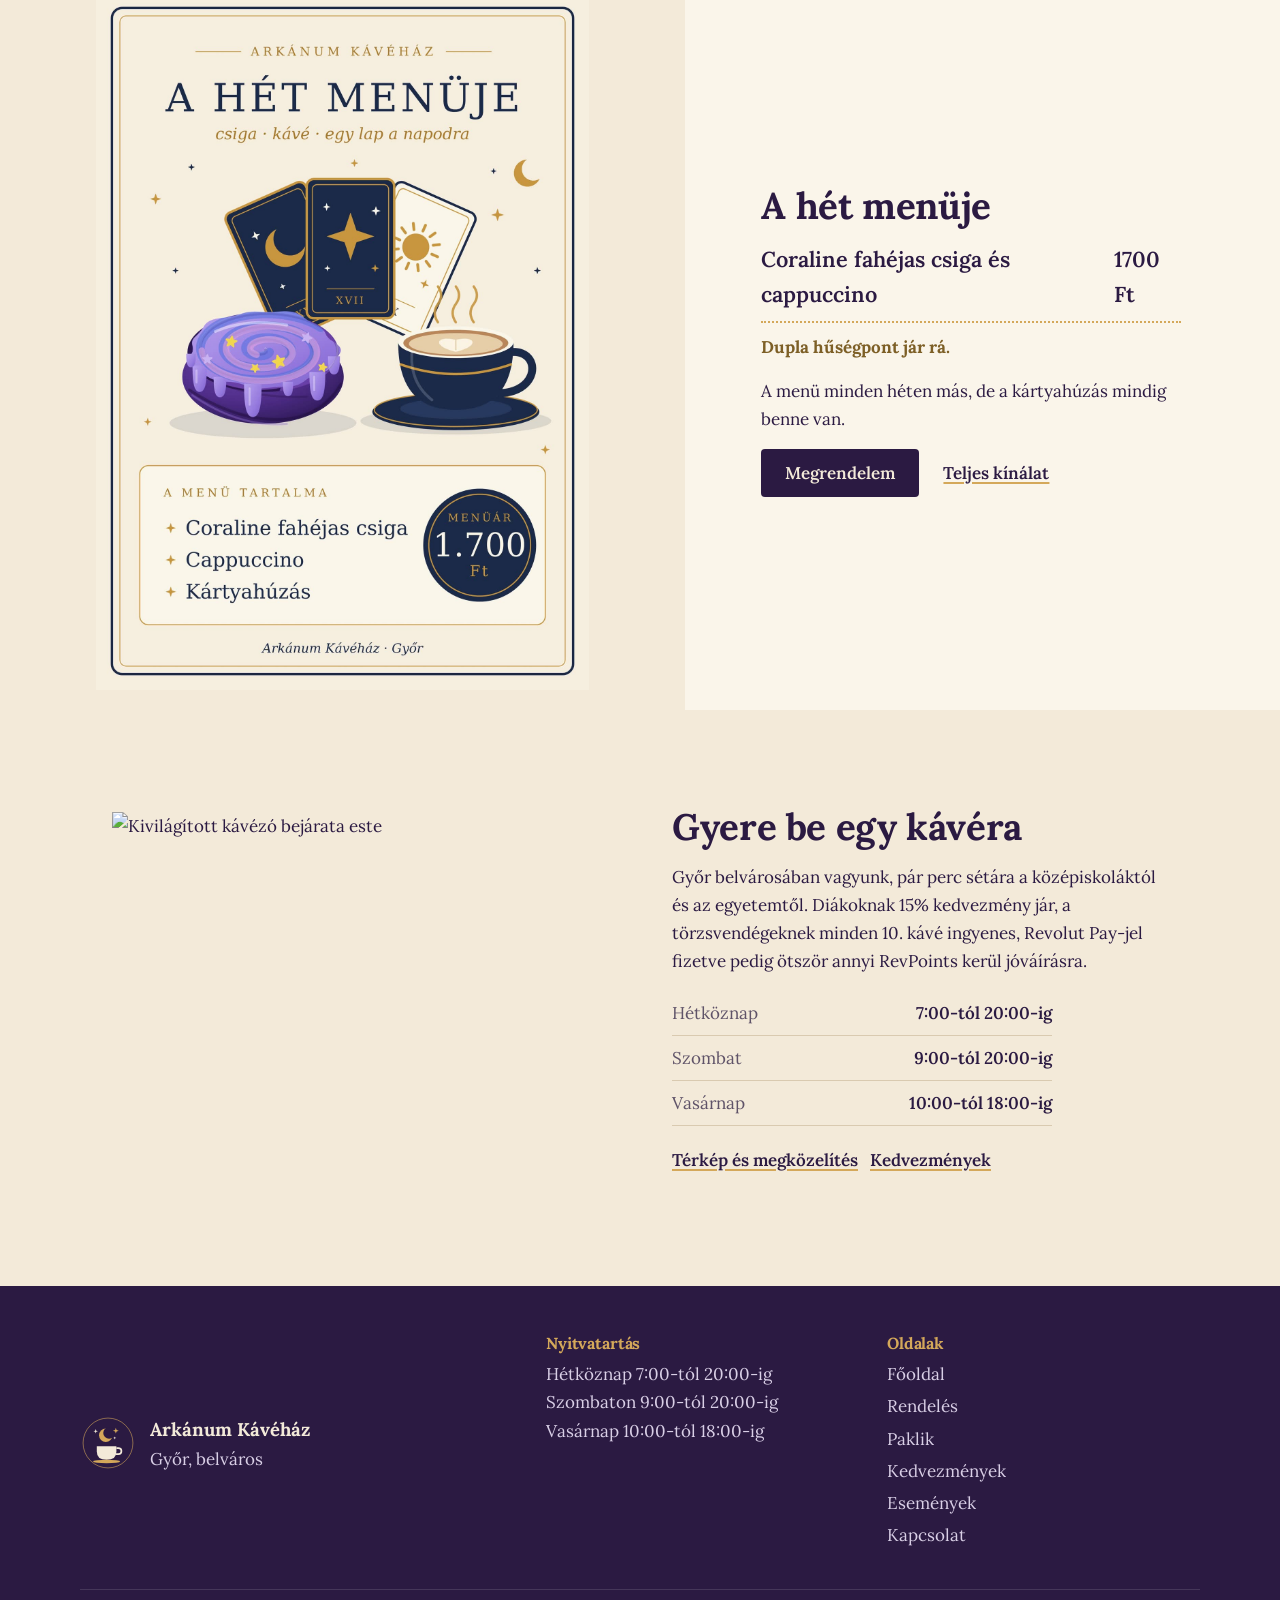
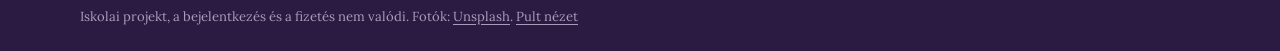
==== commit ee6d2e81: "Új főoldali kép, hűségkártya QR-kóddal a profilban, helyben vásárlás jóváírása a pultnál, RevPoints " ====
--- a/index.html
+++ b/index.html
@@ -6,20 +6,50 @@
   <title>Arkánum Kávéház · Győr</title>
   <meta name="description" content="Kávé és tarot Győr belvárosában. Minden kávé mellé húzhatsz egy kártyát.">
   <meta name="theme-color" content="#2b1a42">
+  <meta property="og:type" content="website">
+  <meta property="og:locale" content="hu_HU">
+  <meta property="og:site_name" content="Arkánum Kávéház">
+  <meta property="og:title" content="Arkánum Kávéház · Győr">
+  <meta property="og:description" content="Kávé és tarot Győr belvárosában. Minden kávé mellé húzhatsz egy kártyát. Rendelj online, és vedd át sorbanállás nélkül.">
+  <meta property="og:url" content="https://zsalrick.github.io/kavezo/">
+  <meta property="og:image" content="https://zsalrick.github.io/kavezo/assets/logo.jpg">
+  <meta name="twitter:card" content="summary_large_image">
+  <script type="application/ld+json">
+  {
+    "@context": "https://schema.org",
+    "@type": "CafeOrCoffeeShop",
+    "name": "Arkánum Kávéház",
+    "description": "Tarot ihlette kávéház Győr belvárosában. Minden kávé mellé jár egy tarot kártya magyarázó szöveggel.",
+    "url": "https://zsalrick.github.io/kavezo/",
+    "image": "https://zsalrick.github.io/kavezo/assets/logo.jpg",
+    "logo": "https://zsalrick.github.io/kavezo/assets/emblem.svg",
+    "servesCuisine": "Kávé, péksütemény",
+    "priceRange": "690 Ft - 1700 Ft",
+    "paymentAccepted": "Revolut Pay, bankkártya, készpénz",
+    "acceptsReservations": false,
+    "hasMenu": "https://zsalrick.github.io/kavezo/rendeles.html",
+    "address": { "@type": "PostalAddress", "addressLocality": "Győr", "addressCountry": "HU" },
+    "openingHoursSpecification": [
+      { "@type": "OpeningHoursSpecification", "dayOfWeek": ["Monday", "Tuesday", "Wednesday", "Thursday", "Friday"], "opens": "07:00", "closes": "20:00" },
+      { "@type": "OpeningHoursSpecification", "dayOfWeek": "Saturday", "opens": "09:00", "closes": "20:00" },
+      { "@type": "OpeningHoursSpecification", "dayOfWeek": "Sunday", "opens": "10:00", "closes": "18:00" }
+    ]
+  }
+  </script>
   <link rel="icon" href="assets/emblem.svg" type="image/svg+xml">
   <link rel="preconnect" href="https://fonts.googleapis.com">
   <link rel="preconnect" href="https://fonts.gstatic.com" crossorigin>
   <link href="https://fonts.googleapis.com/css2?family=Lora:ital,wght@0,400;0,500;0,600;0,700;1,400&display=swap" rel="stylesheet">
-  <link rel="stylesheet" href="style.css?v=6">
+  <link rel="stylesheet" href="style.css?v=10">
 </head>
 <body>
   <main id="main">
     <section class="home-hero">
       <picture>
         <source media="(max-width: 899px)" sizes="100vw"
-          srcset="https://images.unsplash.com/photo-1520460095596-52dcd38c5f20?auto=format&q=80&fit=crop&crop=faces&w=900&h=1200 900w, https://images.unsplash.com/photo-1520460095596-52dcd38c5f20?auto=format&q=80&fit=crop&crop=faces&w=1350&h=1800 1350w">
-        <img class="hero-photo" sizes="100vw" alt="Barista tejet önt egy csésze kávéba" width="2400" height="1600"
-          src="https://images.unsplash.com/photo-1520460095596-52dcd38c5f20?auto=format&q=80&w=2400" srcset="https://images.unsplash.com/photo-1520460095596-52dcd38c5f20?auto=format&q=80&w=1600 1600w, https://images.unsplash.com/photo-1520460095596-52dcd38c5f20?auto=format&q=80&w=2400 2400w, https://images.unsplash.com/photo-1520460095596-52dcd38c5f20?auto=format&q=80&w=3200 3200w">
+          srcset="https://images.unsplash.com/photo-1529892485617-25f63cd7b1e9?auto=format&q=80&fit=crop&w=900&h=1200 900w, https://images.unsplash.com/photo-1529892485617-25f63cd7b1e9?auto=format&q=80&fit=crop&w=1350&h=1800 1350w">
+        <img class="hero-photo" sizes="(min-width: 900px) 56vw, 100vw" alt="Négy csésze latte tejhabmintával egy sötét faasztalon" width="1600" height="1400"
+          src="https://images.unsplash.com/photo-1529892485617-25f63cd7b1e9?auto=format&q=80&fit=crop&w=1600&h=1400" srcset="https://images.unsplash.com/photo-1529892485617-25f63cd7b1e9?auto=format&q=80&fit=crop&w=1200&h=1050 1200w, https://images.unsplash.com/photo-1529892485617-25f63cd7b1e9?auto=format&q=80&fit=crop&w=1600&h=1400 1600w, https://images.unsplash.com/photo-1529892485617-25f63cd7b1e9?auto=format&q=80&fit=crop&w=2400&h=2100 2400w">
       </picture>
       <div class="hero-card">
         <h1>Arkánum Kávéház</h1>
@@ -62,7 +92,7 @@
       <img src="https://images.unsplash.com/photo-1765150487006-a6eef913f842?auto=format&fit=crop&w=1200&q=75" alt="Kivilágított kávézó bejárata este" loading="lazy" width="1200" height="900">
       <div>
         <h2>Gyere be egy kávéra</h2>
-        <p>Győr belvárosában vagyunk, pár perc sétára a középiskoláktól és az egyetemtől. Diákoknak 15% kedvezmény jár, a törzsvendégeknek minden 10. kávé ingyenes, Revolut Pay-jel fizetve pedig ötször annyi RevPointsot kapsz.</p>
+        <p>Győr belvárosában vagyunk, pár perc sétára a középiskoláktól és az egyetemtől. Diákoknak 15% kedvezmény jár, a törzsvendégeknek minden 10. kávé ingyenes, Revolut Pay-jel fizetve pedig ötször annyi RevPoints kerül jóváírásra.</p>
         <table class="hours compact">
           <tr><th>Hétköznap</th><td>7:00-tól 20:00-ig</td></tr>
           <tr><th>Szombat</th><td>9:00-tól 20:00-ig</td></tr>
@@ -73,9 +103,9 @@
     </section>
   </main>
 
-  <script src="pricing.js?v=6"></script>
-  <script src="data.js?v=6"></script>
-  <script src="site.js?v=6"></script>
+  <script src="pricing.js?v=10"></script>
+  <script src="data.js?v=10"></script>
+  <script src="site.js?v=10"></script>
   <script>$('#weekly-items').textContent = `${WEEKLY.pastry} és ${WEEKLY.coffee.toLowerCase()}`;</script>
 </body>
 </html>
--- a/style.css
+++ b/style.css
@@ -95,14 +95,17 @@
 /* ---------- Főoldal ---------- */
 .home-hero { position: relative; }
 .home-hero picture { display: block; }
-.hero-photo { width: 100%; height: 58svh; object-fit: cover; object-position: center 35%; }
+.hero-photo { width: 100%; height: 58svh; object-fit: cover; }
 .hero-card { position: relative; margin: -64px 16px 0; padding: 28px 24px 30px; background: var(--night); color: var(--cream); }
 .hero-card h1 { margin-bottom: 12px; }
 .hero-card p { color: #e6dcef; font-size: 1.08rem; }
 .hero-hours { color: var(--gold) !important; font-size: .98rem !important; }
 @media (min-width: 900px) {
-  .hero-photo { height: calc(100svh - var(--header-h)); min-height: 560px; }
-  .hero-card { position: absolute; left: 6vw; bottom: 8vh; margin: 0; width: min(480px, 44vw); padding: 40px 40px 42px; }
+  /* Asztalon kettéosztva: balra a szöveg, jobbra a fotó, így az álló fotóból több látszik. */
+  .home-hero { display: grid; grid-template-columns: 1fr 1.25fr; min-height: calc(100svh - var(--header-h)); background: var(--night); }
+  .home-hero picture { order: 2; }
+  .hero-photo { height: 100%; min-height: 560px; }
+  .hero-card { margin: 0; align-self: center; padding: 48px 6vw; }
 }
 
 .story { display: grid; gap: 40px; align-items: center; }
@@ -329,7 +332,20 @@
 .profile-orders h2 { font-size: 1.35rem; }
 @media (min-width: 860px) { .profile { grid-template-columns: 1fr 1fr; gap: 72px; } }
 
+/* ---------- Hűségkártya ---------- */
+.member-card { max-width: 340px; padding: 18px 18px 14px; border-radius: 14px; background: var(--night); color: var(--cream);
+  box-shadow: 0 12px 28px #2b1a4233; }
+.mc-head { display: flex; align-items: center; gap: 12px; margin-bottom: 14px; }
+.mc-head p { margin: 0; display: flex; flex-direction: column; line-height: 1.3; }
+.mc-head span { color: var(--gold); font-size: .9rem; }
+.mc-qr { background: #fff; border-radius: 8px; padding: 6px; }
+.mc-qr svg { display: block; width: 100%; height: auto; }
+.mc-id { text-align: center; font-size: 1.3rem; font-weight: 700; letter-spacing: .12em; margin: 12px 0 0; }
+
 /* ---------- Pult ---------- */
+.instore { display: grid; gap: 4px; max-width: 420px; margin-bottom: 4px; }
+.instore .btn { justify-self: start; margin-top: 6px; }
+.orders-h { margin-top: 40px; }
 .orders { list-style: none; padding: 0; margin: 0 0 40px; }
 .order { padding: 18px 0; border-bottom: 1px solid var(--line); }
 .order p { margin: 0 0 6px; }
